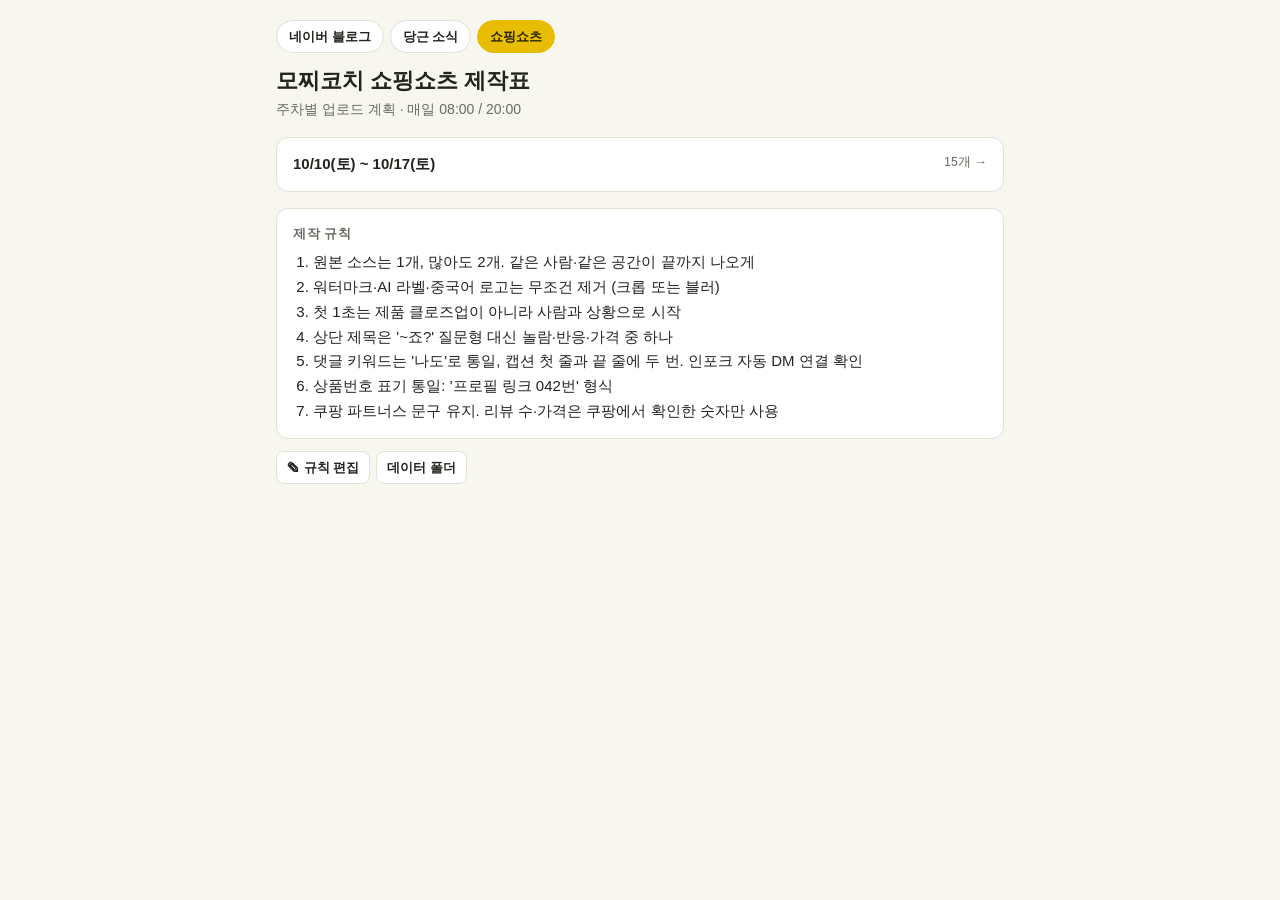
==== index.html @ c57c5ea2 "쇼핑쇼츠 주간 제작표 추가 (10/10~10/17, 15개) Co-Authored-By: Claude Opus 5.5 <noreply@anthropic.com> Claude-Ses" ====
<!doctype html>
<html lang="ko"><head><meta charset="utf-8">
<meta name="viewport" content="width=device-width,initial-scale=1">
<meta name="robots" content="noindex,nofollow">
<title>모찌코치 쇼핑쇼츠</title>
<link rel="stylesheet" href="style.css">
</head><body>
<div class="wrap">
  <nav class="nav">
    <a class="sw" href="https://fitnessmizfit0005-sketch.github.io/naver-blog-daily/">네이버 블로그</a>
    <a class="sw" href="https://fitnessmizfit0005-sketch.github.io/daangn/">당근 소식</a>
    <a class="sw on" href="./">쇼핑쇼츠</a>
  </nav>
  <h1>모찌코치 쇼핑쇼츠 제작표</h1>
  <p class="lead">주차별 업로드 계획 · 매일 08:00 / 20:00</p>
  <ul class="weeks" id="weeks"><li class="lead">불러오는 중…</li></ul>
  <section class="box" id="rules"><h2>제작 규칙</h2><ol></ol></section>
  <div class="tools">
    <a class="btn" href="https://github.com/fitnessmizfit0005-sketch/shopping-shorts/edit/main/data/rules.json" target="_blank" rel="noopener">✎ 규칙 편집</a>
    <a class="btn" href="https://github.com/fitnessmizfit0005-sketch/shopping-shorts/tree/main/data" target="_blank" rel="noopener">데이터 폴더</a>
  </div>
</div>
<script>
const esc=s=>String(s??"").replace(/[&<>"]/g,c=>({"&":"&amp;","<":"&lt;",">":"&gt;",'"':"&quot;"}[c]));
fetch("data/weeks.json",{cache:"no-store"}).then(r=>r.json()).then(ws=>{
  ws.sort((a,b)=>b.week.localeCompare(a.week));
  document.getElementById("weeks").innerHTML=ws.map(w=>`<li><a href="week.html?w=${encodeURIComponent(w.week)}"><span>${esc(w.label)}</span><small>${esc(w.count)}개 →</small></a></li>`).join("");
}).catch(()=>{document.getElementById("weeks").innerHTML='<li class="err">data/weeks.json을 읽지 못했어요. 쉼표나 따옴표가 빠졌는지 확인해 주세요.</li>'});
fetch("data/rules.json",{cache:"no-store"}).then(r=>r.json()).then(d=>{
  document.querySelector("#rules ol").innerHTML=d.rules.map(r=>`<li>${esc(r)}</li>`).join("");
}).catch(()=>{});
</script>
</body></html>
---- style.css ----
:root{--bg:#F7F6EF;--card:#fff;--ink:#23241F;--sub:#6A6B61;--line:#E3E1D4;--accent:#E8BC00;--accent-ink:#2A2400;--soft:#F1EDD9;--ok:#2F7D4F;--blue:#2F5FA8;--amber:#A56A00}
@media (prefers-color-scheme:dark){:root:not([data-theme="light"]){--bg:#181914;--card:#22231D;--ink:#ECEADF;--sub:#A5A598;--line:#36372F;--accent:#F0C929;--accent-ink:#1D1900;--soft:#2D2E25;--ok:#5CC48A;--blue:#7FA8E8;--amber:#F0B44C;color-scheme:dark}}
:root[data-theme="dark"]{--bg:#181914;--card:#22231D;--ink:#ECEADF;--sub:#A5A598;--line:#36372F;--accent:#F0C929;--accent-ink:#1D1900;--soft:#2D2E25;--ok:#5CC48A;--blue:#7FA8E8;--amber:#F0B44C;color-scheme:dark}
*{box-sizing:border-box}
body{margin:0;background:var(--bg);color:var(--ink);font-family:-apple-system,BlinkMacSystemFont,"Apple SD Gothic Neo","Malgun Gothic","Noto Sans KR",sans-serif;line-height:1.65;font-size:15px}
.wrap{max-width:760px;margin:0 auto;padding:20px 16px 56px}
.nav{display:flex;flex-wrap:wrap;gap:6px}
.sw{display:inline-block;background:var(--card);color:var(--ink);border:1px solid var(--line);border-radius:999px;padding:5px 12px;font-size:13px;text-decoration:none;font-weight:600}
.sw.on{background:var(--accent);color:var(--accent-ink);border-color:var(--accent)}
h1{font-size:22px;margin:14px 0 2px;line-height:1.3}
.lead{color:var(--sub);margin:0;font-size:14px}
a{color:inherit}
.btn{display:inline-flex;align-items:center;gap:4px;font:inherit;font-size:13px;font-weight:600;border:1px solid var(--line);background:var(--card);color:var(--ink);border-radius:8px;padding:5px 10px;text-decoration:none;cursor:pointer}
.btn:hover{border-color:var(--sub)}
.btn.primary{background:var(--accent);border-color:var(--accent);color:var(--accent-ink)}
.box{background:var(--card);border:1px solid var(--line);border-radius:12px;padding:14px 16px;margin-top:16px}
.box h2{font-size:13px;letter-spacing:.04em;color:var(--sub);margin:0 0 6px}
.box ol{margin:0;padding-left:20px}
.weeks{list-style:none;padding:0;margin:16px 0 0;display:grid;gap:8px}
.weeks a{display:flex;justify-content:space-between;gap:10px;background:var(--card);border:1px solid var(--line);border-radius:12px;padding:14px 16px;text-decoration:none;font-weight:600}
.weeks small{color:var(--sub);font-weight:400}
.bar{display:flex;align-items:center;gap:10px;margin-top:14px;font-size:13px;color:var(--sub);font-variant-numeric:tabular-nums}
.meter{flex:1;height:8px;background:var(--line);border-radius:4px;overflow:hidden}
.meter i{display:block;height:100%;background:var(--ok)}
.tools{display:flex;flex-wrap:wrap;gap:6px;margin-top:12px}
.filters{display:flex;flex-wrap:wrap;gap:6px;margin-top:12px}
.filters button{font:inherit;font-size:13px;border:1px solid var(--line);background:var(--card);color:var(--sub);border-radius:999px;padding:3px 10px;cursor:pointer}
.filters button[aria-pressed="true"]{background:var(--ink);color:var(--bg);border-color:var(--ink)}
.day{margin-top:22px}
.day h3{font-size:16px;margin:0 0 8px;display:flex;gap:8px;align-items:baseline}
.day h3 small{color:var(--sub);font-weight:400;font-size:13px}
.slot{background:var(--card);border:1px solid var(--line);border-radius:12px;padding:14px 16px;display:grid;gap:8px;margin-bottom:10px;min-width:0}
.slot.now{box-shadow:0 0 0 2px var(--accent) inset;border-color:var(--accent)}
.slot.done{opacity:.6}
.head{display:flex;flex-wrap:wrap;gap:6px 10px;align-items:center}
.time{font-variant-numeric:tabular-nums;font-weight:700;font-size:12px;background:var(--ink);color:var(--bg);padding:1px 8px;border-radius:4px}
.no{color:var(--sub);font-size:12px;font-variant-numeric:tabular-nums}
.name{font-weight:700;font-size:16px}
.cat{font-size:12px;background:var(--soft);color:var(--sub);padding:1px 8px;border-radius:999px}
.st{font-size:12px;font-weight:700;padding:1px 8px;border-radius:999px;border:1px solid currentColor;margin-left:auto}
.st[data-s="대기"]{color:var(--sub)}
.st[data-s="소스확보"]{color:var(--blue)}
.st[data-s="편집완료"]{color:var(--amber)}
.st[data-s="예약완료"],.st[data-s="업로드완료"]{color:var(--ok)}
.ttl{font-size:17px;font-weight:800;margin:0;line-height:1.4}
dl{display:grid;grid-template-columns:86px 1fr;gap:3px 12px;margin:0;font-size:14px}
dt{color:var(--sub)}
dd{margin:0;min-width:0;overflow-wrap:anywhere}
.copy{font:inherit;font-size:12px;margin-left:6px;border:1px solid var(--line);background:transparent;color:var(--sub);border-radius:4px;padding:0 6px;cursor:pointer}
.memo{background:var(--soft);border-radius:8px;padding:6px 10px;font-size:14px}
.err{background:#fde8e4;color:#7a1d0e;border-radius:10px;padding:12px 14px;margin-top:16px}
.foot{color:var(--sub);font-size:13px;margin-top:24px}
button:focus-visible,a:focus-visible{outline:2px solid var(--accent);outline-offset:2px}
@media (max-width:480px){dl{grid-template-columns:1fr}dt{margin-top:4px}.st{margin-left:0}}
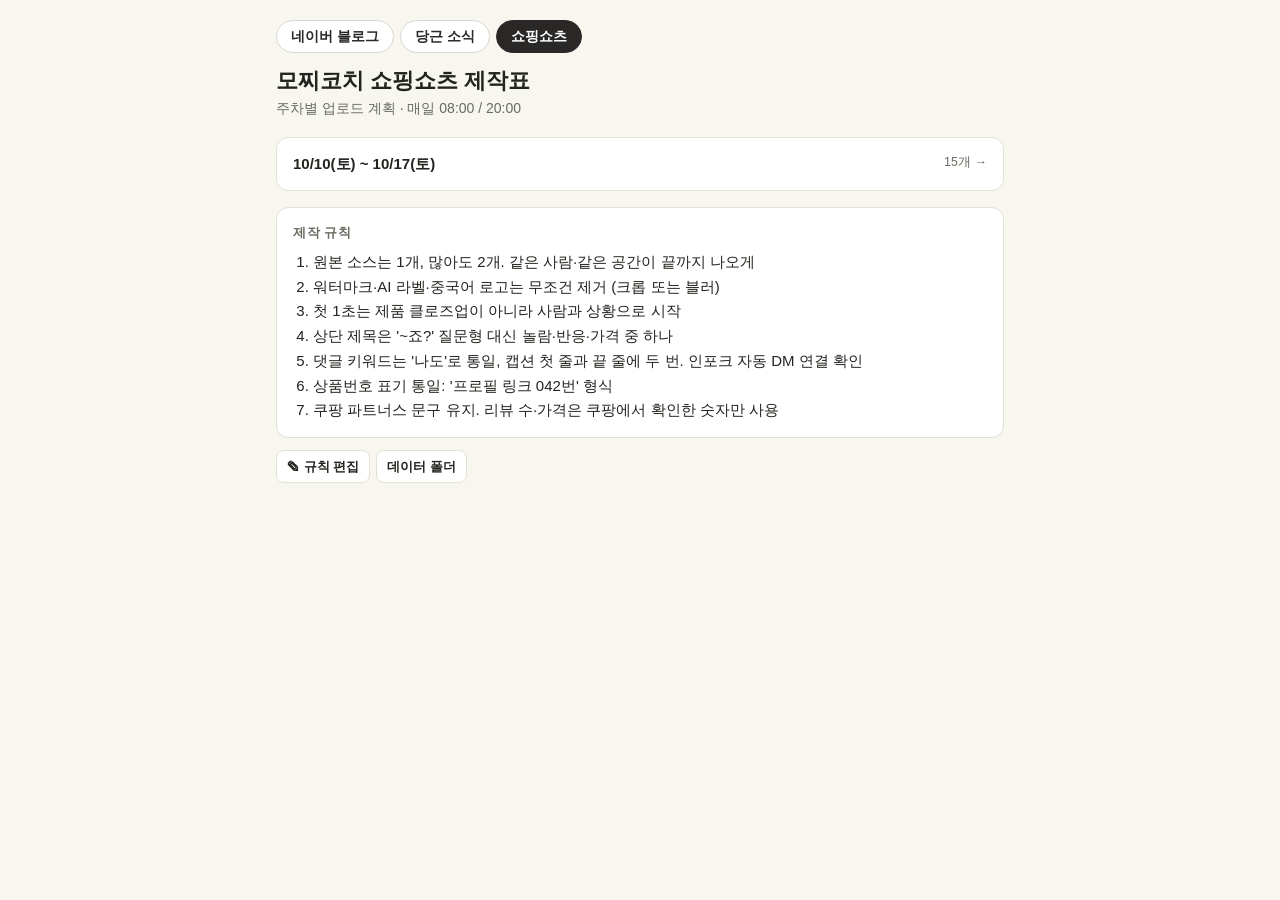
==== commit 9bd7db8d: "상단에 3개 사이트 이동 버튼 추가 (네이버 블로그 · 당근 소식 · 쇼핑쇼츠) Co-Authored-By: Claude Opus 5.5 <noreply@anthropic.com>" ====
--- a/index.html
+++ b/index.html
@@ -4,13 +4,19 @@
 <meta name="robots" content="noindex,nofollow">
 <title>모찌코치 쇼핑쇼츠</title>
 <link rel="stylesheet" href="style.css">
+<style id="hubnav-css">
+.hubnav{display:flex;flex-wrap:wrap;gap:6px;margin:0 0 12px}
+.hubnav a{display:inline-block;padding:6px 14px;border-radius:999px;border:1px solid #d9d6cf;background:#fff;color:#2a2826;font:600 14px/1.35 -apple-system,BlinkMacSystemFont,"Apple SD Gothic Neo","Malgun Gothic","Noto Sans KR",sans-serif;text-decoration:none;white-space:nowrap}
+.hubnav a:hover{border-color:#8f8b82}
+.hubnav a.on{background:#2a2826;border-color:#2a2826;color:#fff}
+.hubnav a:focus-visible{outline:2px solid #e8bc00;outline-offset:2px}
+@media (prefers-color-scheme:dark){:root:not([data-theme="light"]) .hubnav a{background:#26241f;border-color:#3b3934;color:#ece9e3}:root:not([data-theme="light"]) .hubnav a.on{background:#ece9e3;border-color:#ece9e3;color:#1c1b19}}
+:root[data-theme="dark"] .hubnav a{background:#26241f;border-color:#3b3934;color:#ece9e3}
+:root[data-theme="dark"] .hubnav a.on{background:#ece9e3;border-color:#ece9e3;color:#1c1b19}
+</style>
 </head><body>
 <div class="wrap">
-  <nav class="nav">
-    <a class="sw" href="https://fitnessmizfit0005-sketch.github.io/naver-blog-daily/">네이버 블로그</a>
-    <a class="sw" href="https://fitnessmizfit0005-sketch.github.io/daangn/">당근 소식</a>
-    <a class="sw on" href="./">쇼핑쇼츠</a>
-  </nav>
+  <nav class="hubnav" aria-label="사이트 이동"><a href="https://fitnessmizfit0005-sketch.github.io/naver-blog-daily/">네이버 블로그</a><a href="https://fitnessmizfit0005-sketch.github.io/daangn/">당근 소식</a><a class="on" href="https://fitnessmizfit0005-sketch.github.io/shopping-shorts/" aria-current="page">쇼핑쇼츠</a></nav>
   <h1>모찌코치 쇼핑쇼츠 제작표</h1>
   <p class="lead">주차별 업로드 계획 · 매일 08:00 / 20:00</p>
   <ul class="weeks" id="weeks"><li class="lead">불러오는 중…</li></ul>
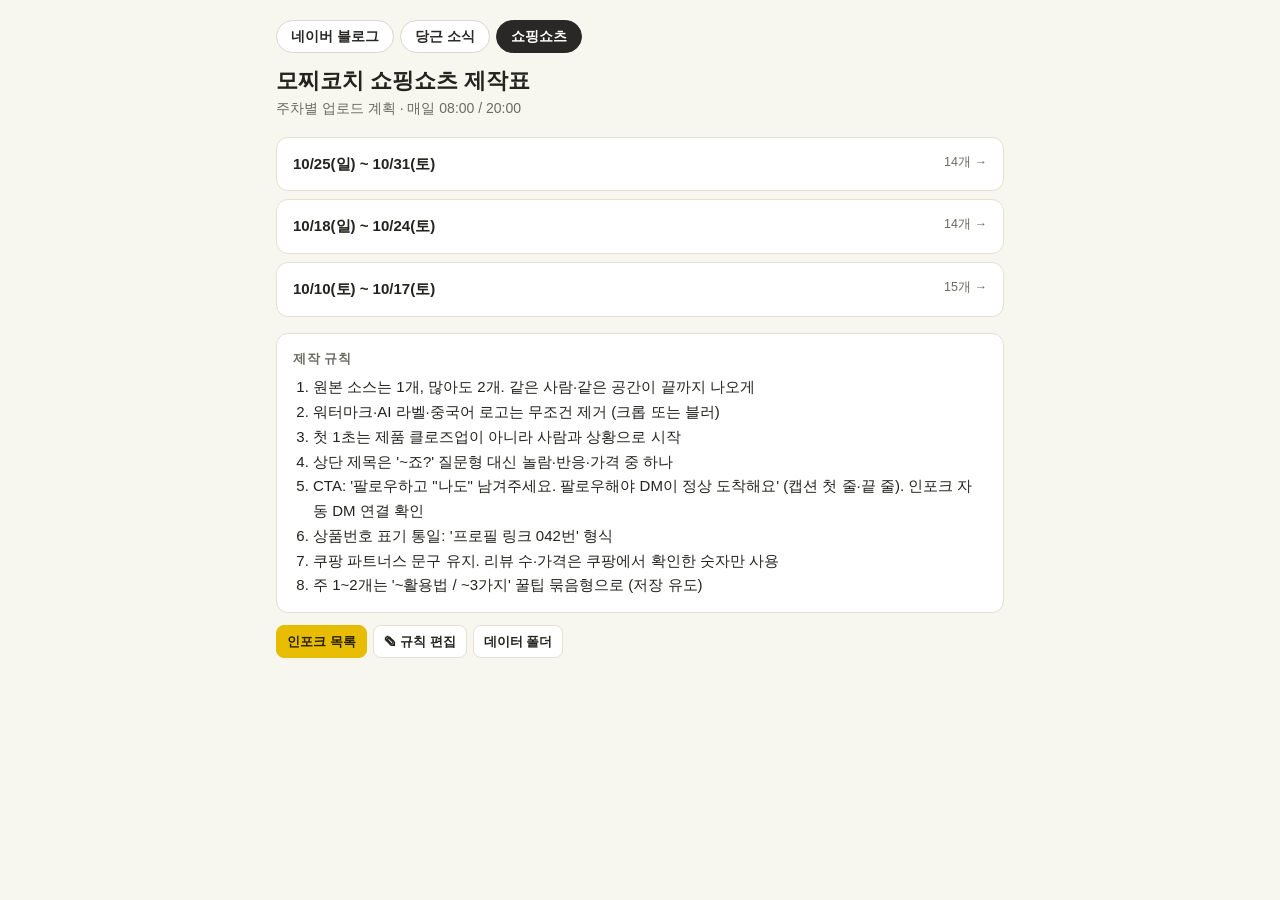
==== commit 898f62e5: "인포크 목록 페이지 추가 (001~041) Co-Authored-By: Claude Opus 5.5 <noreply@anthropic.com> Claude-Session: http" ====
--- a/index.html
+++ b/index.html
@@ -22,6 +22,7 @@
   <ul class="weeks" id="weeks"><li class="lead">불러오는 중…</li></ul>
   <section class="box" id="rules"><h2>제작 규칙</h2><ol></ol></section>
   <div class="tools">
+    <a class="btn primary" href="inpock.html">인포크 목록</a>
     <a class="btn" href="https://github.com/fitnessmizfit0005-sketch/shopping-shorts/edit/main/data/rules.json" target="_blank" rel="noopener">✎ 규칙 편집</a>
     <a class="btn" href="https://github.com/fitnessmizfit0005-sketch/shopping-shorts/tree/main/data" target="_blank" rel="noopener">데이터 폴더</a>
   </div>
--- a/style.css
+++ b/style.css
@@ -40,6 +40,7 @@
 .st{font-size:12px;font-weight:700;padding:1px 8px;border-radius:999px;border:1px solid currentColor;margin-left:auto}
 .st[data-s="대기"]{color:var(--sub)}
 .st[data-s="소스확보"]{color:var(--blue)}
+.st[data-s="대본완료"]{color:var(--blue)}
 .st[data-s="편집완료"]{color:var(--amber)}
 .st[data-s="예약완료"],.st[data-s="업로드완료"]{color:var(--ok)}
 .ttl{font-size:17px;font-weight:800;margin:0;line-height:1.4}
@@ -52,3 +53,14 @@
 .foot{color:var(--sub);font-size:13px;margin-top:24px}
 button:focus-visible,a:focus-visible{outline:2px solid var(--accent);outline-offset:2px}
 @media (max-width:480px){dl{grid-template-columns:1fr}dt{margin-top:4px}.st{margin-left:0}}
+.sid{font-variant-numeric:tabular-nums;letter-spacing:.02em}
+.hint{color:var(--sub);font-size:12px;margin-left:8px}
+.zh{display:inline-block;margin-right:6px}
+.actions{display:flex;flex-wrap:wrap;gap:8px;align-items:center;border-top:1px dashed var(--line);padding-top:10px}
+.found{display:flex;gap:6px;align-items:center;font-size:14px;font-weight:600;cursor:pointer;margin-right:auto}
+.found input{width:17px;height:17px;accent-color:var(--ok)}
+.btn[disabled]{opacity:.4;cursor:not-allowed}
+.script{background:var(--soft);border-radius:8px;padding:8px 12px}
+.script summary{font-weight:700;cursor:pointer}
+.script p{white-space:pre-wrap;margin:6px 0 0;font-size:14px}
+.toast{position:fixed;left:50%;transform:translateX(-50%);bottom:calc(16px + env(safe-area-inset-bottom,0px));max-width:min(92vw,560px);background:var(--ink);color:var(--bg);padding:10px 14px;border-radius:10px;font-size:14px;z-index:20;box-shadow:0 4px 16px #0003}
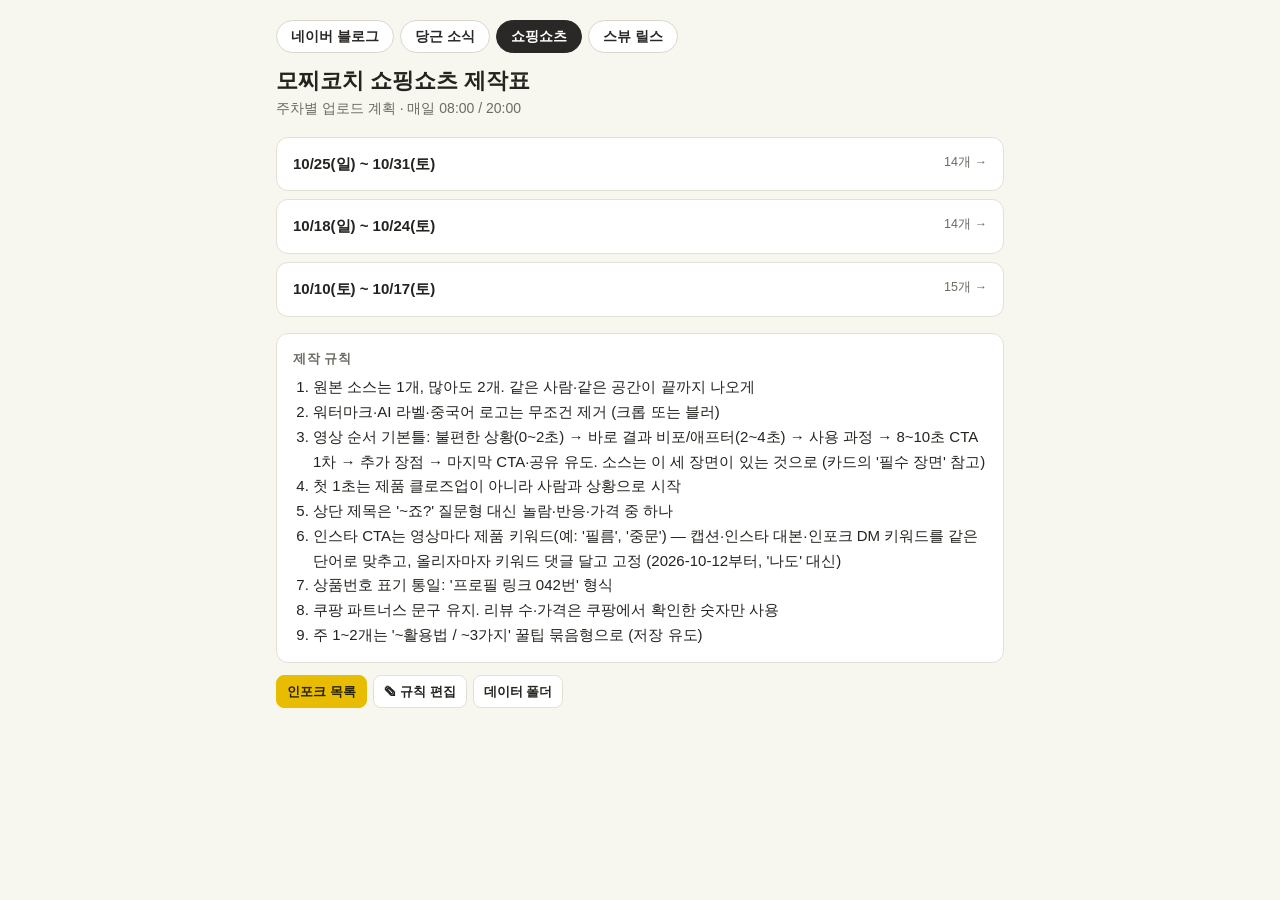
==== commit 20fa6760: "허브 메뉴에 스뷰 릴스 탭 추가 Co-Authored-By: Claude Opus 5.5 <noreply@anthropic.com> Claude-Session: https://cl" ====
--- a/index.html
+++ b/index.html
@@ -16,7 +16,7 @@
 </style>
 </head><body>
 <div class="wrap">
-  <nav class="hubnav" aria-label="사이트 이동"><a href="https://fitnessmizfit0005-sketch.github.io/naver-blog-daily/">네이버 블로그</a><a href="https://fitnessmizfit0005-sketch.github.io/daangn/">당근 소식</a><a class="on" href="https://fitnessmizfit0005-sketch.github.io/shopping-shorts/" aria-current="page">쇼핑쇼츠</a></nav>
+  <nav class="hubnav" aria-label="사이트 이동"><a href="https://fitnessmizfit0005-sketch.github.io/naver-blog-daily/">네이버 블로그</a><a href="https://fitnessmizfit0005-sketch.github.io/daangn/">당근 소식</a><a class="on" href="https://fitnessmizfit0005-sketch.github.io/shopping-shorts/" aria-current="page">쇼핑쇼츠</a><a href="https://fitnessmizfit0005-sketch.github.io/naver-blog-daily/sb-reels/">스뷰 릴스</a></nav>
   <h1>모찌코치 쇼핑쇼츠 제작표</h1>
   <p class="lead">주차별 업로드 계획 · 매일 08:00 / 20:00</p>
   <ul class="weeks" id="weeks"><li class="lead">불러오는 중…</li></ul>
--- a/style.css
+++ b/style.css
@@ -32,6 +32,14 @@
 .slot{background:var(--card);border:1px solid var(--line);border-radius:12px;padding:14px 16px;display:grid;gap:8px;margin-bottom:10px;min-width:0}
 .slot.now{box-shadow:0 0 0 2px var(--accent) inset;border-color:var(--accent)}
 .slot.done{opacity:.6}
+.slot.fold{display:block}
+.slot.fold[open]{opacity:1}
+.slot.fold>summary{list-style:none;cursor:pointer;display:grid;gap:6px;position:relative;padding-right:22px}
+.slot.fold>summary::-webkit-details-marker{display:none}
+.slot.fold>summary::after{content:"▸";position:absolute;right:0;top:2px;color:var(--muted,#999);transition:transform .15s}
+.slot.fold[open]>summary::after{transform:rotate(90deg)}
+.slot.fold:not([open]) .ttl{margin:0}
+.slot.fold .fbody{display:grid;gap:8px;margin-top:8px;min-width:0}
 .head{display:flex;flex-wrap:wrap;gap:6px 10px;align-items:center}
 .time{font-variant-numeric:tabular-nums;font-weight:700;font-size:12px;background:var(--ink);color:var(--bg);padding:1px 8px;border-radius:4px}
 .no{color:var(--sub);font-size:12px;font-variant-numeric:tabular-nums}
@@ -64,3 +72,14 @@
 .script summary{font-weight:700;cursor:pointer}
 .script p{white-space:pre-wrap;margin:6px 0 0;font-size:14px}
 .toast{position:fixed;left:50%;transform:translateX(-50%);bottom:calc(16px + env(safe-area-inset-bottom,0px));max-width:min(92vw,560px);background:var(--ink);color:var(--bg);padding:10px 14px;border-radius:10px;font-size:14px;z-index:20;box-shadow:0 4px 16px #0003}
+.pk{background:var(--soft);border-radius:8px;padding:8px 12px}
+.pkh{font-weight:700;font-size:13px;color:var(--sub)}
+.pk p{white-space:pre-wrap;margin:4px 0 0;font-size:14px}
+.up{border:1px solid var(--line);border-radius:8px;padding:8px 12px;display:grid;gap:8px}
+.up summary{font-weight:700;cursor:pointer}
+.up3 .lbl{font-size:13px;font-weight:700;color:var(--sub)}
+.up3 .found{margin-right:0}
+.scenes{margin:0 0 4px;padding-left:18px}
+.scenes li{margin:0 0 6px;line-height:1.5}
+.scenes li b{color:var(--amber);margin-right:4px}
+.scenes + .hint{margin-left:0}
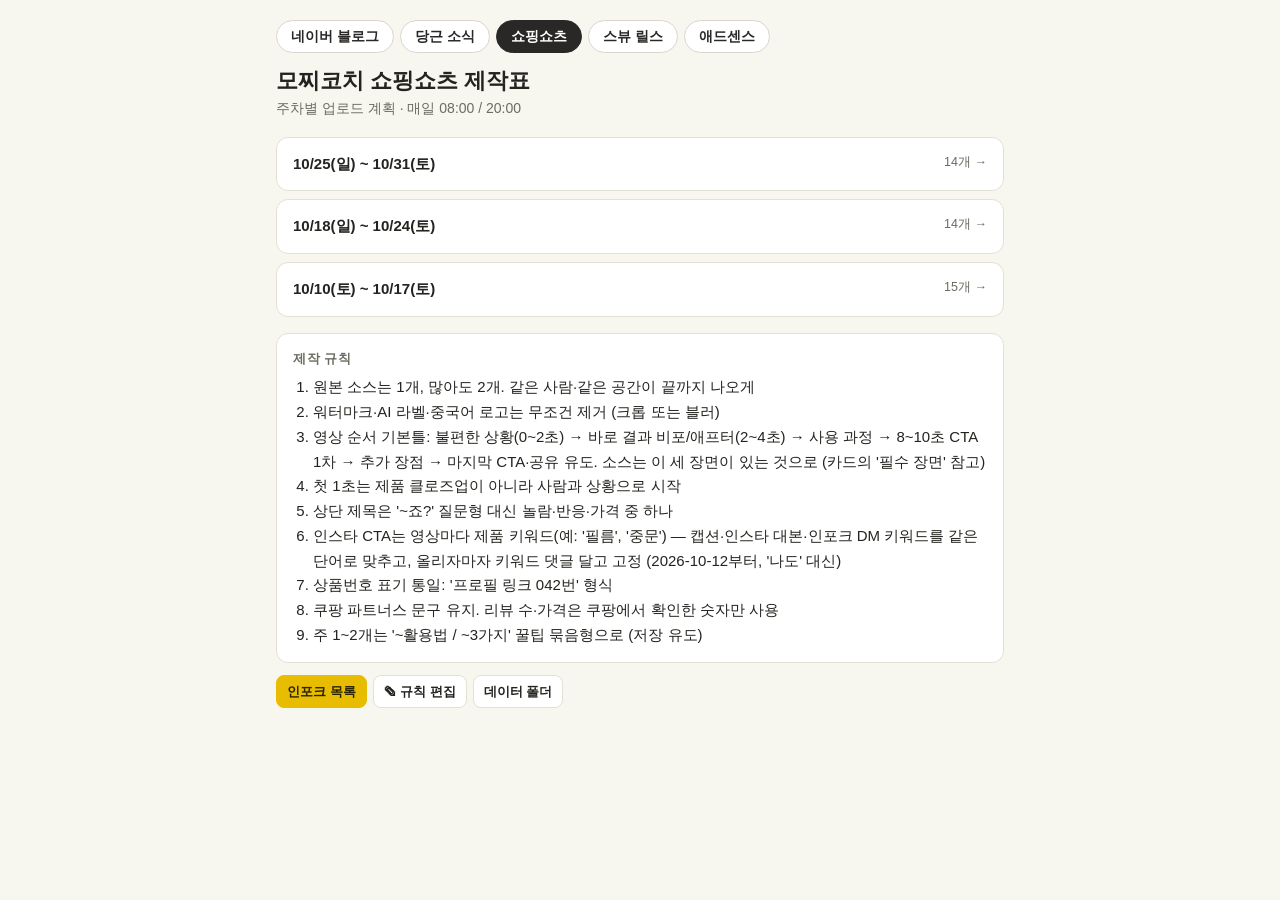
==== commit 586d63ec: "상단 탭에 애드센스(Vital Food Lab 원고) 바로가기 추가 Co-Authored-By: Claude Opus 5.5 <noreply@anthropic.com> Claude" ====
--- a/index.html
+++ b/index.html
@@ -16,7 +16,7 @@
 </style>
 </head><body>
 <div class="wrap">
-  <nav class="hubnav" aria-label="사이트 이동"><a href="https://fitnessmizfit0005-sketch.github.io/naver-blog-daily/">네이버 블로그</a><a href="https://fitnessmizfit0005-sketch.github.io/daangn/">당근 소식</a><a class="on" href="https://fitnessmizfit0005-sketch.github.io/shopping-shorts/" aria-current="page">쇼핑쇼츠</a><a href="https://fitnessmizfit0005-sketch.github.io/naver-blog-daily/sb-reels/">스뷰 릴스</a></nav>
+  <nav class="hubnav" aria-label="사이트 이동"><a href="https://fitnessmizfit0005-sketch.github.io/naver-blog-daily/">네이버 블로그</a><a href="https://fitnessmizfit0005-sketch.github.io/daangn/">당근 소식</a><a class="on" href="https://fitnessmizfit0005-sketch.github.io/shopping-shorts/" aria-current="page">쇼핑쇼츠</a><a href="https://fitnessmizfit0005-sketch.github.io/naver-blog-daily/sb-reels/">스뷰 릴스</a><a href="https://fitnessmizfit0005-sketch.github.io/naver-blog-daily/vitalfoodlab/">애드센스</a></nav>
   <h1>모찌코치 쇼핑쇼츠 제작표</h1>
   <p class="lead">주차별 업로드 계획 · 매일 08:00 / 20:00</p>
   <ul class="weeks" id="weeks"><li class="lead">불러오는 중…</li></ul>
